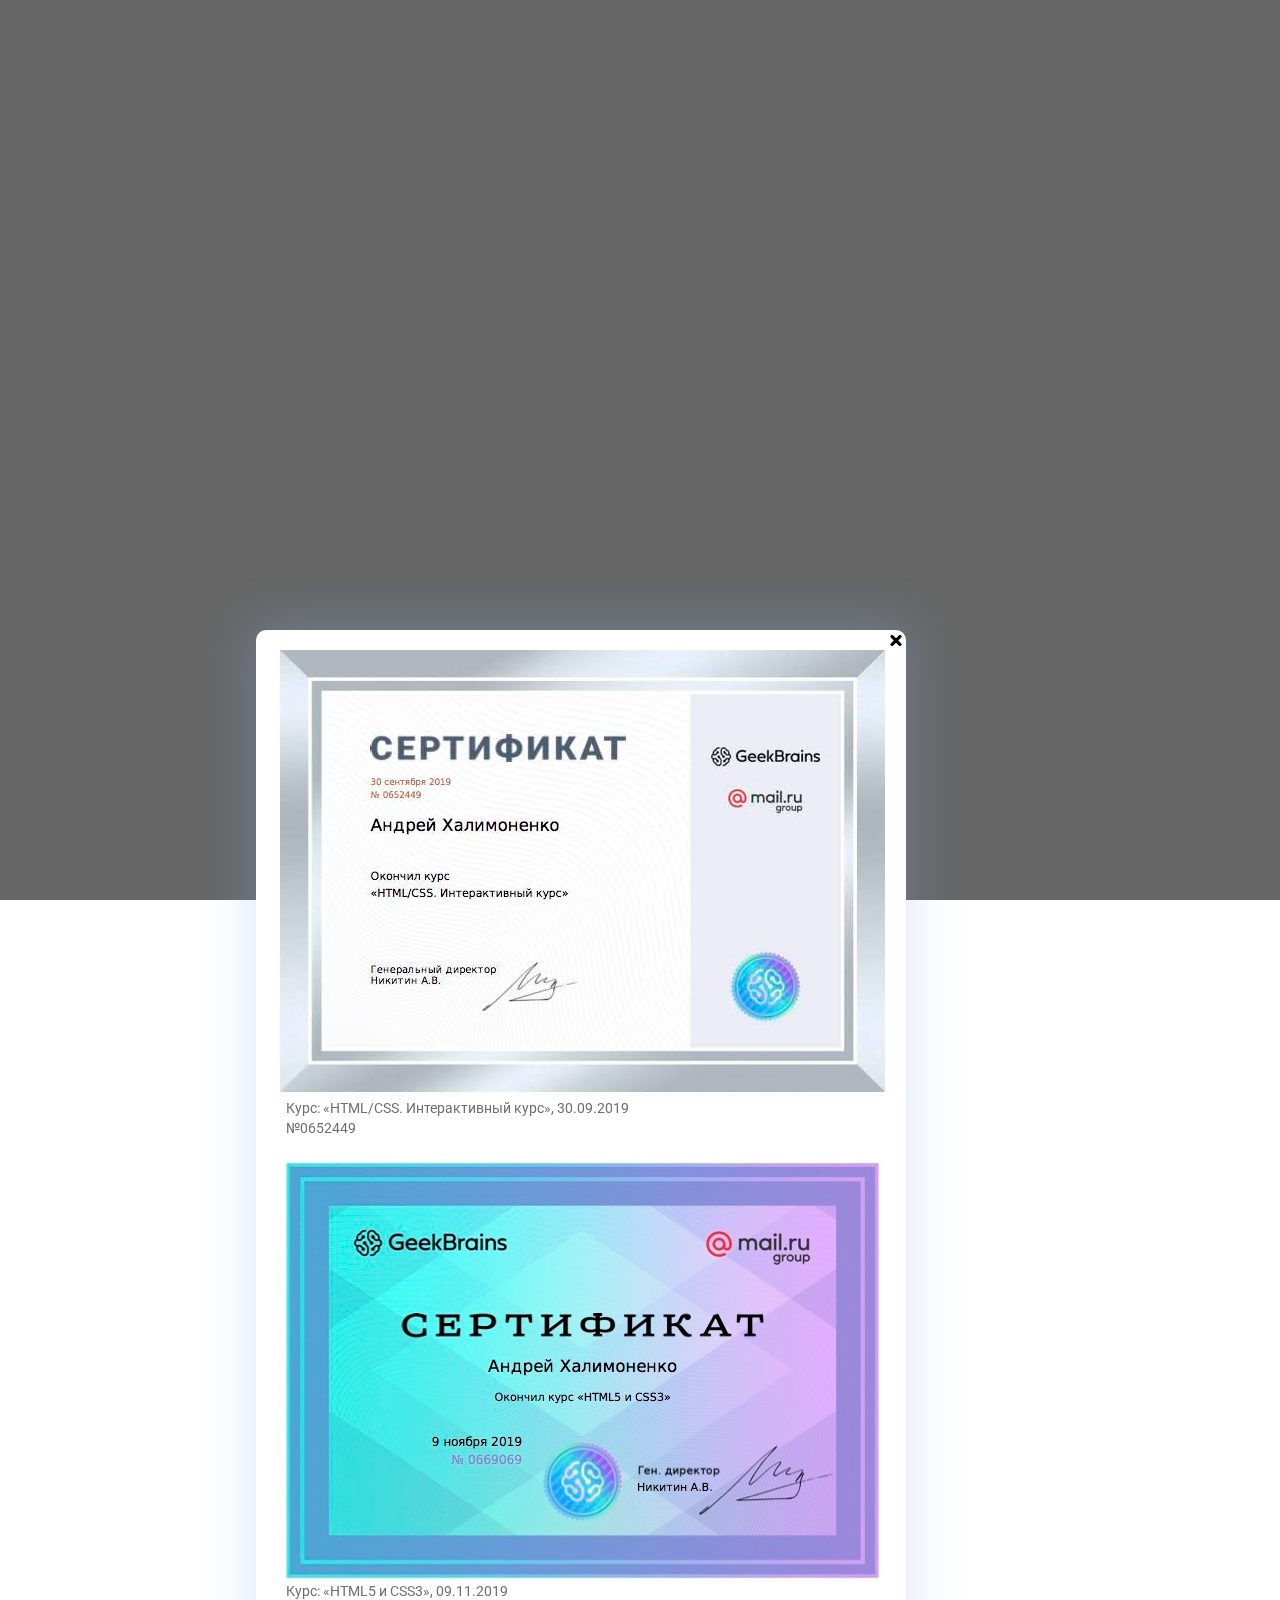
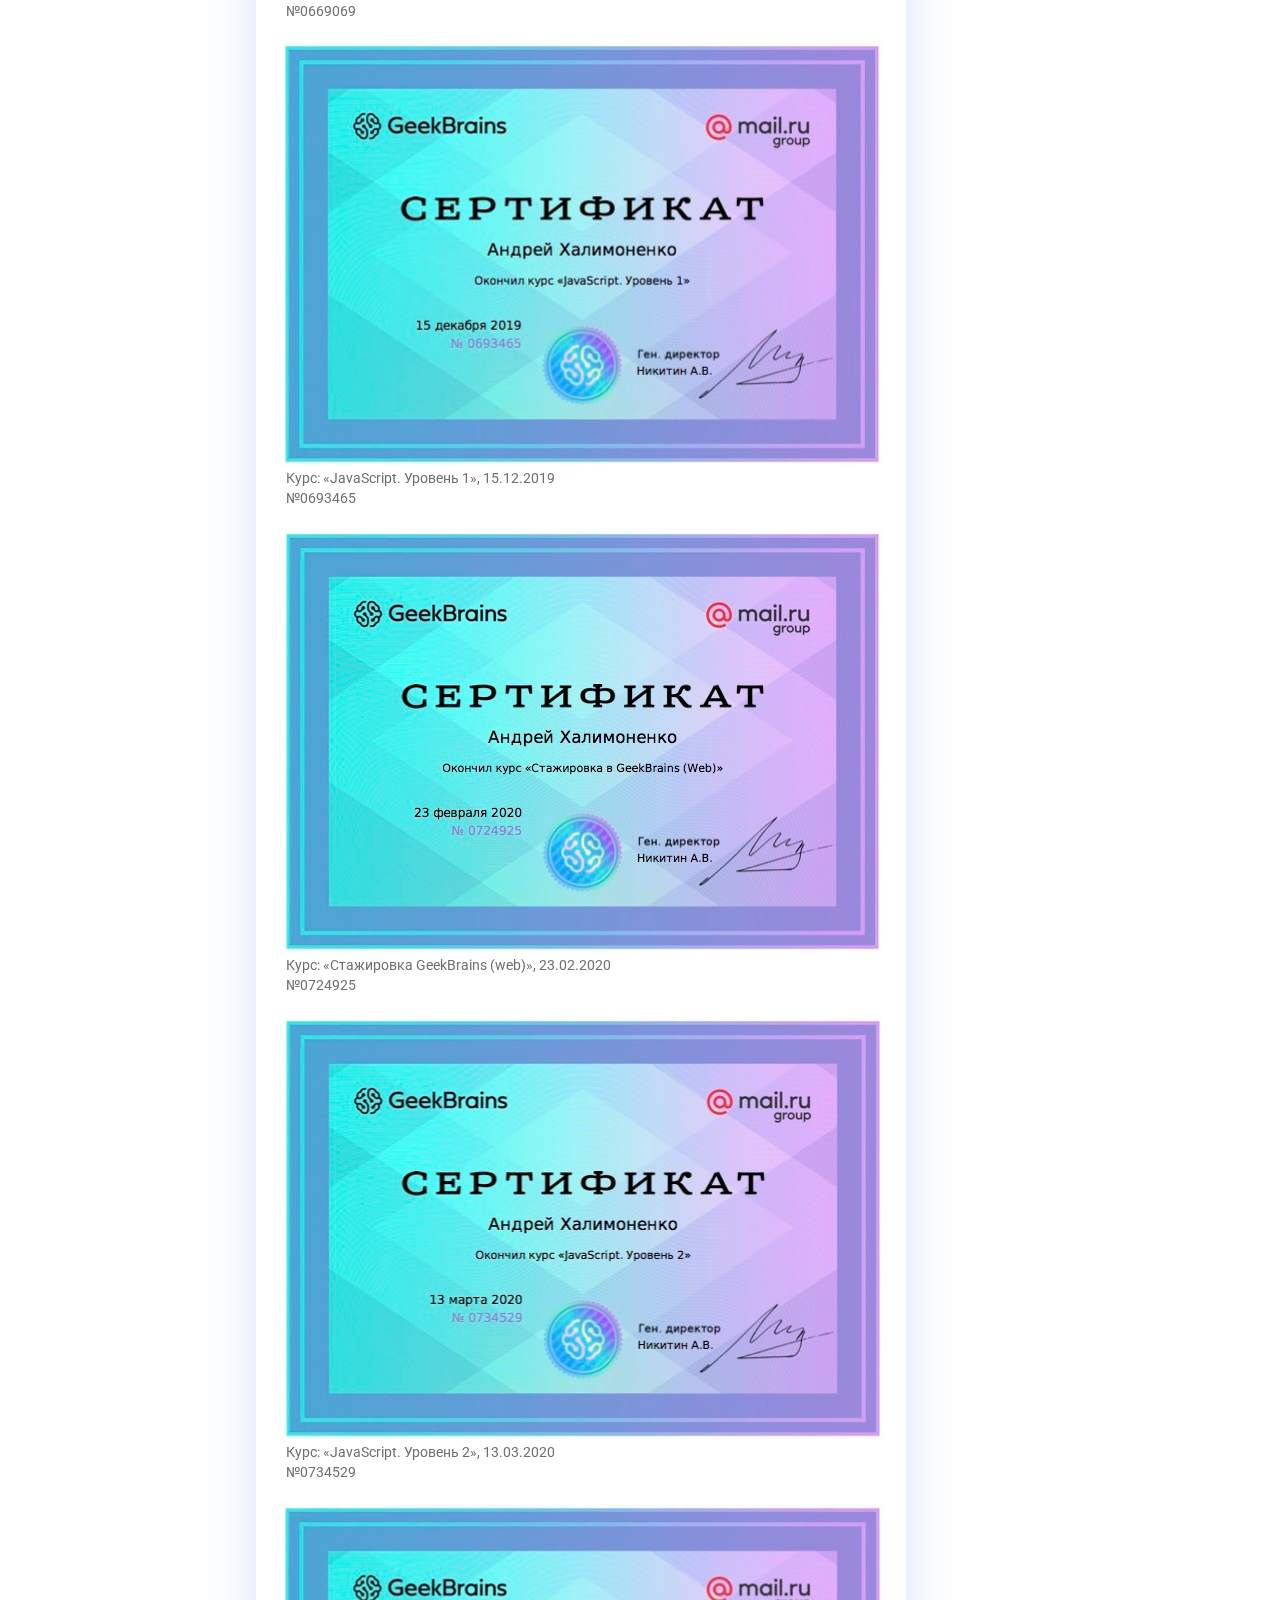
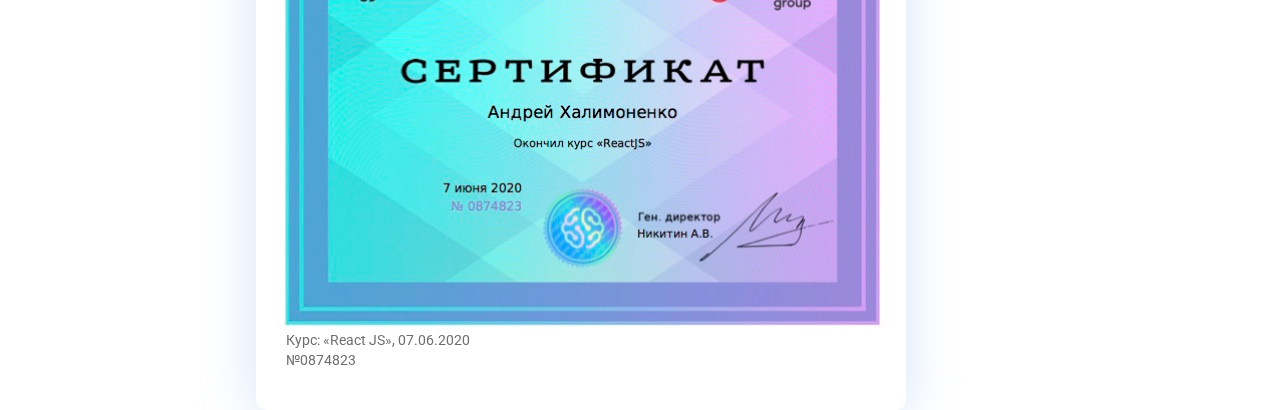
==== _index.html @ 4986b28d "Модальное окно." ====
<!DOCTYPE html>
<html lang="ru">

<head>
    <meta charset="UTF-8">
    <meta name="viewport" content="width=device-width, initial-scale=1.0">
    <link rel="stylesheet" href="css/main.css">
    <link rel="icon" href="./favicon.ico" type="image/x-icon">
    <link rel="shortcut icon" href="./favicon.ico" type="image/x-icon">
    <link href="https://fonts.googleapis.com/css2?family=Istok+Web:wght@700&family=Roboto:wght@300;400;500;700;900&display=swap" rel="stylesheet">
    <title>Test</title>
</head>

<body>
    <div class="overlay" id="overlay"></div>
    <div class="modal-window" id="modal-window">
        <a class="close-modal" data-type="close" name="typeclick"></a>

        <img src="img/cert/2116749_652449.jpg" width="auto" height="auto" alt="Курс: &laquo;HTML/CSS. Интерактивный курс&raquo;">
        <p class="label-text">Курс: &laquo;HTML/CSS. Интерактивный курс&raquo;, 30.09.2019</p>
        <p class="label-text__margin-last">№0652449</p>
        <img src="img/cert/2116749_669069.jpg">
        <p class="label-text">Курс: &laquo;HTML5 и CSS3&raquo;, 09.11.2019</p>
        <p class="label-text__margin-last">№0669069</p>
        <img src="img/cert/2116749_693465.jpg">
        <p class="label-text">Курс: &laquo;JavaScript. Уровень 1&raquo;, 15.12.2019</p>
        <p class="label-text__margin-last">№0693465</p>
        <img src="img/cert/2116749_724925.jpg">
        <p class="label-text">Курс: &laquo;Стажировка GeekBrains (web)&raquo;, 23.02.2020</p>
        <p class="label-text__margin-last">№0724925</p>
        <img src="img/cert/2116749_734529.jpg">
        <p class="label-text">Курс: &laquo;JavaScript. Уровень 2&raquo;, 13.03.2020</p>
        <p class="label-text__margin-last">№0734529</p>
        <img src="img/cert/2116749_874823.jpg">
        <p class="label-text">Курс: &laquo;React JS&raquo;, 07.06.2020</p>
        <p class="label-text">№0874823</p>
    </div>
    <script src="script/main.js" defer></script>
</body>

</html>
---- css/main.css ----
@charset "UTF-8";
* {
  margin: 0 0 0 0;
  padding: 0 0 0 0;
  box-sizing: border-box; }

body {
  margin: 100px auto;
  width: 80%;
  box-sizing: border-box;
  background-color: #fff;
  z-index: 0; }

.overlay {
  position: fixed;
  top: 0;
  left: 0;
  width: 100%;
  height: 100%;
  z-index: 10;
  background-color: rgba(0, 0, 0, 0.6); }

.modal-window {
  padding: 20px;
  position: absolute;
  top: 70vh;
  left: 20%;
  width: 650px;
  background-color: #fff;
  z-index: 11;
  border-radius: 10px;
  box-shadow: 0 0 50px 5px rgba(139, 180, 241, 0.3);
  display: flex;
  flex-direction: column;
  justify-content: flex-start; }

.close-modal {
  position: absolute;
  box-sizing: border-box;
  background: url("../img/close-modal.png") no-repeat;
  background-position: center;
  width: 20px;
  height: 20px;
  top: 0px;
  right: 0px;
  border: 5px solid transparent;
  text-align: center;
  cursor: pointer;
  z-index: 1; }
  .close-modal_lost {
    right: 60px; }

.container {
  width: 100%;
  margin: 0 0 0 0;
  padding: 0 0 0 0;
  box-sizing: border-box; }

.header_style {
  margin: 0 0 0 0;
  padding: 0 0 0 0;
  display: flex;
  flex-direction: row;
  justify-content: flex-start; }
.header__photo {
  position: relative;
  overflow: hidden;
  width: 350px;
  height: 263px; }
.header__desc {
  margin: 0 0 0 100px;
  padding: 0 0 0 0; }
.header__name {
  font-family: "Roboto", sans-serif;
  font-style: normal;
  font-weight: normal;
  font-size: 30px;
  line-height: 35px;
  color: #000;
  position: relative; }
  .header__name::before {
    content: '–';
    color: #0d76d8;
    font-size: 20px;
    font-weight: 500;
    position: absolute;
    top: -15px;
    left: 210px;
    transform: rotate(123deg);
    -moz-transform: rotate(123deg);
    -ms-transform: rotate(123deg);
    -webkit-transform: rotate(123deg);
    -o-transform: rotate(123deg); }
.header__position {
  font-family: "Istok Web", sans-serif;
  font-style: normal;
  font-weight: bold;
  font-size: 43px;
  line-height: 50px;
  color: #000; }
.header__city {
  font-family: "Roboto", sans-serif;
  font-style: normal;
  font-weight: 400;
  font-size: 28px;
  line-height: 35px;
  color: #000; }
.header__text {
  font-family: "Roboto", sans-serif;
  font-style: normal;
  font-weight: normal;
  font-size: 20px;
  color: #000; }
.header__sum {
  font-family: "Roboto", sans-serif;
  font-style: normal;
  font-weight: 500;
  font-size: 30px;
  line-height: 35px;
  color: #000; }

.text-margin__bottom_20 {
  margin: 0 0 20px 0; }

.photo {
  position: absolute;
  top: 50%;
  left: 50%;
  transform: translate(-50%, -50%);
  width: 350px;
  height: 263px;
  object-fit: cover; }

.section-margin_bottom {
  margin: 0 0 70px 0; }

.invisible-block {
  display: none; }

.menu-sticky {
  position: sticky;
  top: 0;
  background-color: rgba(255, 255, 255, 0.99);
  transition: 2s;
  padding-bottom: 20px; }

.article-style {
  margin: -50px 0 20px 0;
  font-family: "Roboto", sans-serif;
  font-style: normal;
  font-weight: 500;
  font-size: 30px;
  line-height: 35px;
  color: #000; }

.border-bottom {
  border-bottom: 1px solid rgba(196, 194, 194, 0.9); }

.menu {
  margin: 0 0 0 0;
  padding: 0 0 0 0;
  display: flex;
  flex-direction: row;
  justify-content: space-between;
  box-shadow: gray; }
  .menu__item {
    font-family: "Roboto", sans-serif;
    font-style: normal;
    font-weight: normal;
    font-size: 20px;
    line-height: 25px;
    color: #6F6E6E;
    cursor: pointer;
    text-decoration: none;
    border-bottom: 2px dashed #0d76d8;
    padding-bottom: 3px; }
    .menu__item:hover {
      border: none;
      color: #000; }
    .menu__item_sel {
      font-family: "Istok Web", sans-serif;
      color: #000;
      cursor: default;
      border: none; }

.resume-text {
  margin: 0 0 0 0;
  padding: 0 0 0 0;
  display: flex;
  flex-direction: column; }

.block {
  margin: 0 0 0 0;
  padding: 0 0 0 0;
  display: flex;
  flex-direction: row;
  justify-content: flex-start; }
  .block_data {
    width: 200px;
    margin: 0 20px 0 0;
    padding: 0 0 0 0;
    text-align: right;
    font-family: "Roboto", sans-serif;
    font-style: normal;
    font-weight: 500;
    font-size: 20px;
    line-height: 25px;
    color: #000; }
  .block_text {
    width: 60%;
    text-align: left;
    font-family: "Roboto", sans-serif;
    font-style: normal;
    font-weight: 400;
    font-size: 20px;
    line-height: 25px;
    color: #000; }
    .block_text__item:first-child {
      margin: 0 0 0 -10px; }
  .block_margin {
    margin: 0 0 60px 0; }

.text-link {
  color: #0d76d8;
  text-decoration: underline;
  cursor: pointer; }
  .text-link:hover {
    color: #000;
    text-decoration: none; }

.label-text {
  margin: 0 0 0 10px;
  font-family: "Roboto", sans-serif;
  color: #6F6E6E;
  font-size: 14px;
  line-height: 20px;
  font-weight: 400; }
  .label-text:last-child {
    margin-bottom: 20px; }

.label-text__margin-last {
  margin: 0 0 20px 10px;
  font-family: "Roboto", sans-serif;
  color: #6F6E6E;
  font-size: 14px;
  line-height: 20px;
  font-weight: 400; }
  .label-text__margin-last:last-child {
    margin-bottom: 20px; }
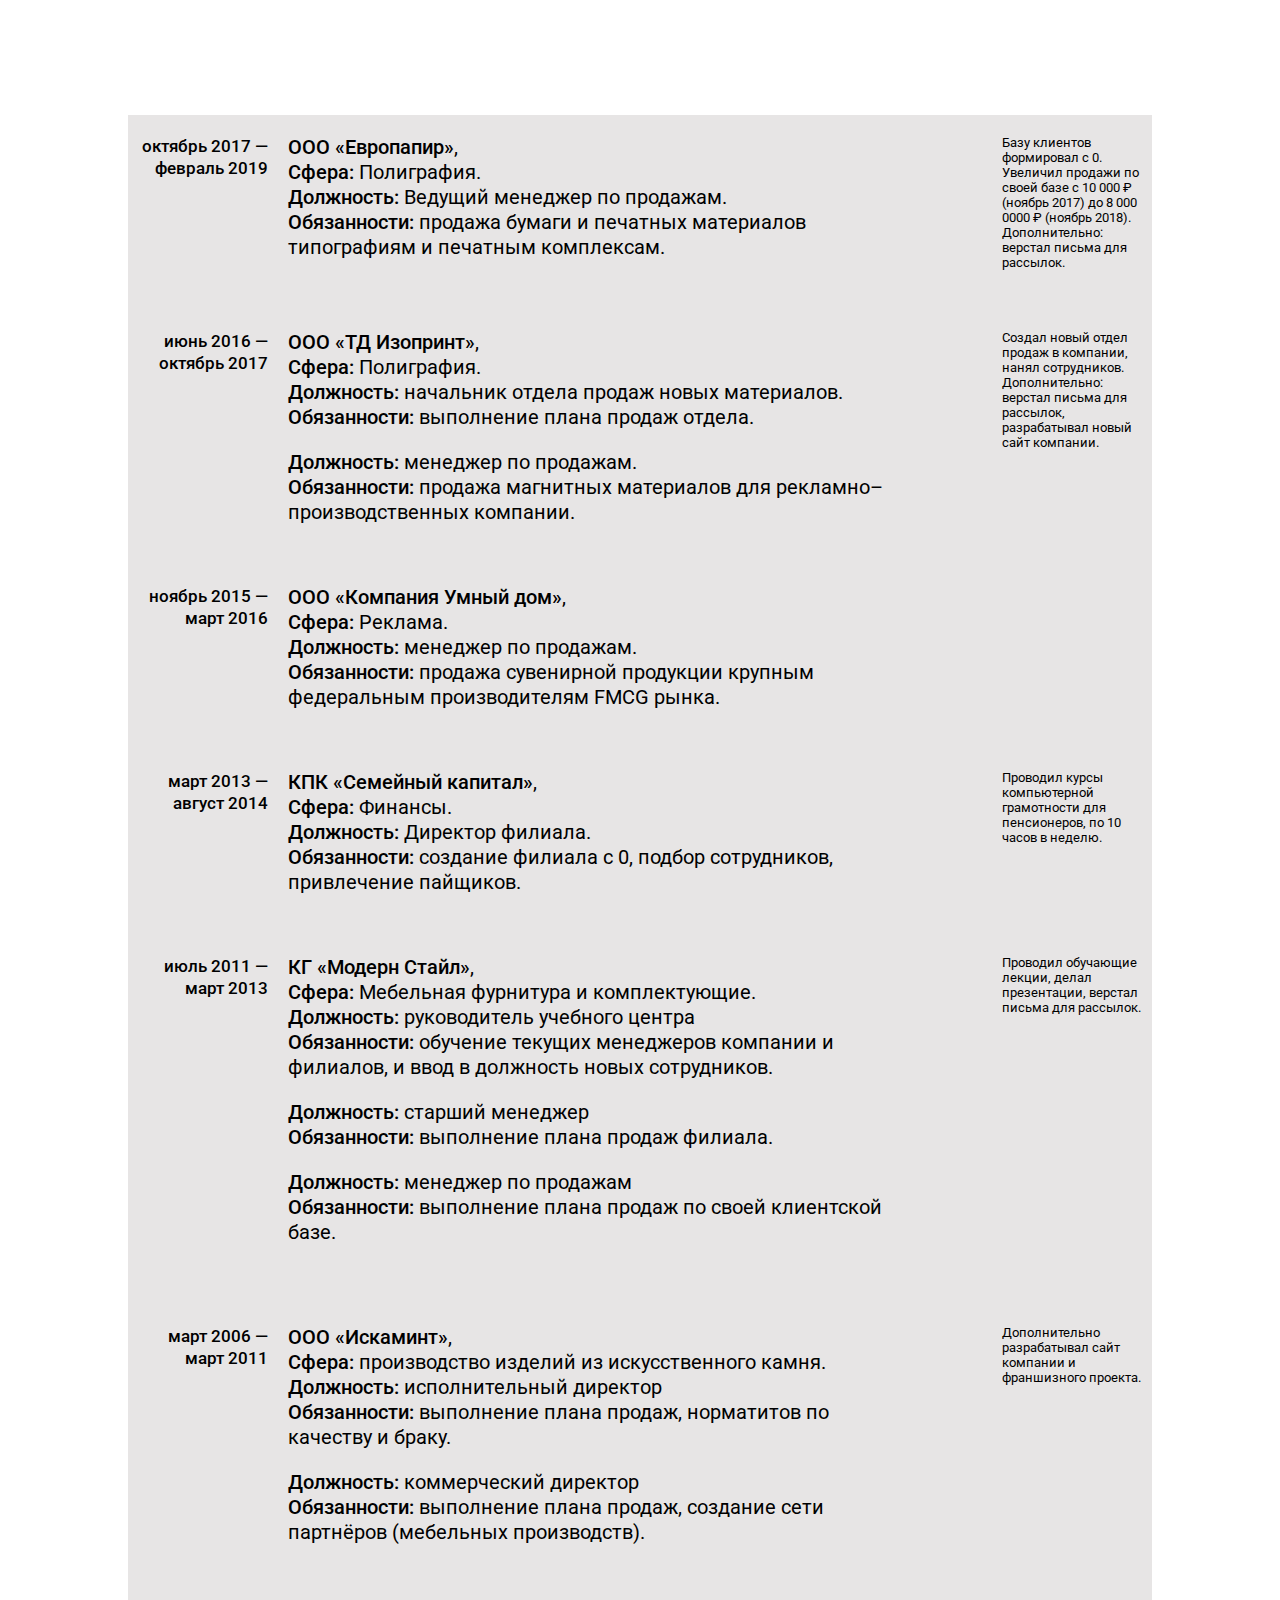
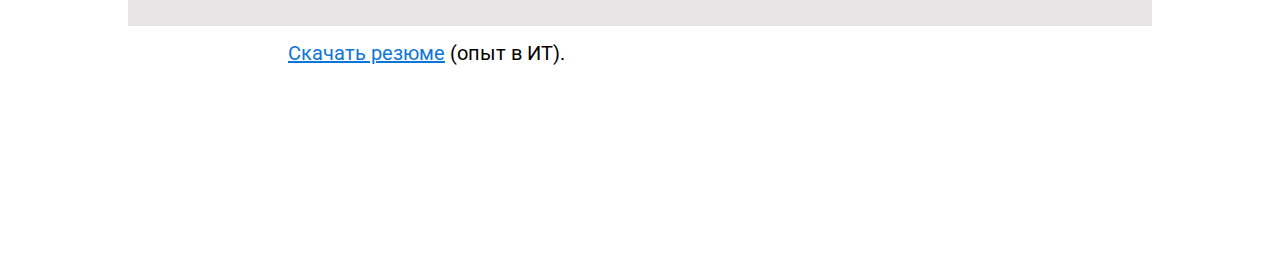
==== commit 42f6c79d: "Добавил опыт в ИТ и общий опыт" ====
--- a/_index.html
+++ b/_index.html
@@ -12,7 +12,102 @@
 </head>
 
 <body>
-    <div class="overlay" id="overlay"></div>
+    <div class="overlay invisible-block" id="overlay"></div>
+    <div class="modal-window invisible-block" id="modal-window"></div>
+    <div class="container" id="container">
+        <div class="resume-text" id="main-area">
+            <div class="neit">
+                <section class="block block_margin">
+                    <div class="block_data">
+                        октябрь 2017 &#151; февраль 2019
+                    </div>
+                    <div class="block_text">
+                        <p class="block_text__item"><span class="text_bold">ООО &laquo;Европапир&raquo;</span>,</p>
+                        <p class="block_text__item"><span class="text_bold">Сфера:</span> Полиграфия.</p>
+                        <p class="block_text__item"><span class="text_bold">Должность:</span> Ведущий менеджер по продажам.</p>
+                        <p class="block_text__item"><span class="text_bold">Обязанности:</span> продажа бумаги и печатных материалов типографиям и печатным комплексам. </p>
+                    </div>
+                    <div class="footnote">Базу клиентов формировал с 0. Увеличил продажи по своей базе с 10 000 ₽ (ноябрь 2017) до 8 000 0000 ₽ (ноябрь 2018). Дополнительно: верстал письма для рассылок.</div>
+                </section>
+                <section class="block block_margin">
+                    <div class="block_data">
+                        июнь 2016 &#151; октябрь 2017
+                    </div>
+                    <div class="block_text">
+                        <p class="block_text__item"><span class="text_bold">ООО &laquo;ТД Изопринт&raquo;</span>,</p>
+                        <p class="block_text__item"><span class="text_bold">Сфера:</span> Полиграфия.</p>
+                        <p class="block_text__item"><span class="text_bold">Должность:</span> начальник отдела продаж новых материалов.</p>
+                        <p class="block_text__item text-margin__bottom_20"><span class="text_bold">Обязанности:</span> выполнение плана продаж отдела. </p>
+                        <p class="block_text__item"><span class="text_bold">Должность:</span> менеджер по продажам.</p>
+                        <p class="block_text__item"><span class="text_bold">Обязанности:</span> продажа магнитных материалов для рекламно–производственных компании. </p>
+                    </div>
+                    <div class="footnote">Создал новый отдел продаж в компании, нанял сотрудников. Дополнительно: верстал письма для рассылок, разрабатывал новый сайт компании.</div>
+                </section>
+
+                <section class="block block_margin">
+                    <div class="block_data">
+                        ноябрь 2015 &#151; март 2016
+                    </div>
+                    <div class="block_text">
+                        <p class="block_text__item"><span class="text_bold">ООО &laquo;Компания Умный дом&raquo;</span>,</p>
+                        <p class="block_text__item"><span class="text_bold">Сфера:</span> Реклама.</p>
+                        <p class="block_text__item"><span class="text_bold">Должность:</span> менеджер по продажам.</p>
+                        <p class="block_text__item"><span class="text_bold">Обязанности:</span> продажа сувенирной продукции крупным федеральным производителям FMCG рынка. </p>
+                    </div>
+                </section>
+                <section class="block block_margin">
+                    <div class="block_data">
+                        март 2013 &#151; август 2014
+                    </div>
+                    <div class="block_text">
+                        <p class="block_text__item"><span class="text_bold">КПК &laquo;Семейный капитал&raquo;</span>,</p>
+                        <p class="block_text__item"><span class="text_bold">Сфера:</span> Финансы.</p>
+                        <p class="block_text__item"><span class="text_bold">Должность:</span> Директор филиала.</p>
+                        <p class="block_text__item"><span class="text_bold">Обязанности:</span> создание филиала с 0, подбор сотрудников, привлечение пайщиков. </p>
+                    </div>
+                    <div class="footnote">Проводил курсы компьютерной грамотности для пенсионеров, по 10 часов в неделю.</div>
+                </section>
+                <section class="block block_margin">
+                    <div class="block_data">
+                        июль 2011 &#151; март 2013
+                    </div>
+                    <div class="block_text">
+                        <p class="block_text__item"><span class="text_bold">КГ &laquo;Модерн Стайл&raquo;</span>,</p>
+                        <p class="block_text__item"><span class="text_bold">Сфера:</span> Мебельная фурнитура и комплектующие.</p>
+                        <p class="block_text__item"><span class="text_bold">Должность:</span> руководитель учебного центра</p>
+                        <p class="block_text__item text-margin__bottom_20"><span class="text_bold">Обязанности:</span> обучение текущих менеджеров компании и филиалов, и ввод в должность новых сотрудников. </p>
+                        <p class="block_text__item"><span class="text_bold">Должность:</span> старший менеджер</p>
+                        <p class="block_text__item text-margin__bottom_20"><span class="text_bold">Обязанности:</span> выполнение плана продаж филиала. </p>
+                        <p class="block_text__item"><span class="text_bold">Должность:</span> менеджер по продажам</p>
+                        <p class="block_text__item text-margin__bottom_20"><span class="text_bold">Обязанности:</span> выполнение плана продаж по своей клиентской базе. </p>
+                    </div>
+                    <div class="footnote">Проводил обучающие лекции, делал презентации, верстал письма для рассылок.</div>
+                </section>
+                <section class="block block_margin">
+                    <div class="block_data">
+                        март 2006 &#151; март 2011
+                    </div>
+                    <div class="block_text">
+                        <p class="block_text__item"><span class="text_bold">ООО &laquo;Искаминт&raquo;</span>,</p>
+                        <p class="block_text__item"><span class="text_bold">Сфера:</span> производство изделий из искусственного камня.</p>
+                        <p class="block_text__item"><span class="text_bold">Должность:</span> исполнительный директор</p>
+                        <p class="block_text__item text-margin__bottom_20"><span class="text_bold">Обязанности:</span> выполнение плана продаж, норматитов по качеству и браку. </p>
+                        <p class="block_text__item"><span class="text_bold">Должность:</span> коммерческий директор</p>
+                        <p class="block_text__item text-margin__bottom_20"><span class="text_bold">Обязанности:</span> выполнение плана продаж, создание сети партнёров (мебельных производств). </p>
+                    </div>
+                    <div class="footnote">Дополнительно разрабатывал сайт компании и франшизного проекта.</div>
+                </section>
+            </div>
+            <section class="block block_margin">
+                <div class="block_data">
+                </div>
+                <div class="block_text" id="resume">
+                    <p class="block_text__item"><a class="text-link" id="resime-it">Скачать резюме</a> (опыт в ИТ).</p>
+                </div>
+            </section>
+        </div>
+    </div>
+    <!-- <div class="overlay" id="overlay"></div>
     <div class="modal-window" id="modal-window">
         <a class="close-modal" data-type="close" name="typeclick"></a>
 
@@ -34,7 +129,7 @@
         <img src="img/cert/2116749_874823.jpg">
         <p class="label-text">Курс: &laquo;React JS&raquo;, 07.06.2020</p>
         <p class="label-text">№0874823</p>
-    </div>
+    </div> -->
     <script src="script/main.js" defer></script>
 </body>
 
--- a/css/main.css
+++ b/css/main.css
@@ -5,9 +5,10 @@
   box-sizing: border-box; }
 
 body {
-  margin: 100px auto;
-  width: 80%;
-  box-sizing: border-box;
+  padding: 100px 0 130px 0;
+  display: flex;
+  flex-direction: column;
+  align-items: center;
   background-color: #fff;
   z-index: 0; }
 
@@ -51,17 +52,42 @@
     right: 60px; }
 
 .container {
+  margin: 0 auto;
+  width: 80%;
+  margin: 0 0 0 0;
+  padding: 0 0 0 0;
+  box-sizing: border-box; }
+
+.container_grey {
   width: 100%;
-  margin: 0 0 0 0;
-  padding: 0 0 0 0;
-  box-sizing: border-box; }
+  background-color: #949191;
+  padding: 50px 0 80px 0;
+  box-sizing: border-box;
+  display: flex;
+  flex-direction: column;
+  align-items: center; }
+
+.neit {
+  margin: 15px 0 15px 0;
+  padding: 20px 0 1px 0;
+  background-color: #e7e5e5; }
 
 .header_style {
   margin: 0 0 0 0;
   padding: 0 0 0 0;
   display: flex;
   flex-direction: row;
-  justify-content: flex-start; }
+  justify-content: flex-start;
+  position: relative; }
+  .header_style::before {
+    content: 'Изменено 27.07.2020';
+    position: absolute;
+    top: -50px;
+    left: 0;
+    font-family: "Roboto", sans-serif;
+    color: #949191;
+    font-size: 12px;
+    font-weight: 300; }
 .header__photo {
   position: relative;
   overflow: hidden;
@@ -196,15 +222,15 @@
   flex-direction: row;
   justify-content: flex-start; }
   .block_data {
-    width: 200px;
+    width: 140px;
     margin: 0 20px 0 0;
     padding: 0 0 0 0;
     text-align: right;
     font-family: "Roboto", sans-serif;
     font-style: normal;
     font-weight: 500;
-    font-size: 20px;
-    line-height: 25px;
+    font-size: 17px;
+    line-height: 22px;
     color: #000; }
   .block_text {
     width: 60%;
@@ -215,10 +241,23 @@
     font-size: 20px;
     line-height: 25px;
     color: #000; }
-    .block_text__item:first-child {
-      margin: 0 0 0 -10px; }
   .block_margin {
     margin: 0 0 60px 0; }
+
+.text-additional {
+  color: #949191; }
+  .text-additional_desc {
+    margin: 0 0 0 0;
+    font-weight: 500; }
+
+.footnote {
+  margin: 0 0 0 100px;
+  width: 150px;
+  font-family: "Roboto", sans-serif;
+  color: #000;
+  font-size: 13px;
+  line-height: 15px;
+  font-weight: 400; }
 
 .text-link {
   color: #0d76d8;
@@ -247,3 +286,6 @@
   font-weight: 400; }
   .label-text__margin-last:last-child {
     margin-bottom: 20px; }
+
+.text_bold {
+  font-weight: 500; }
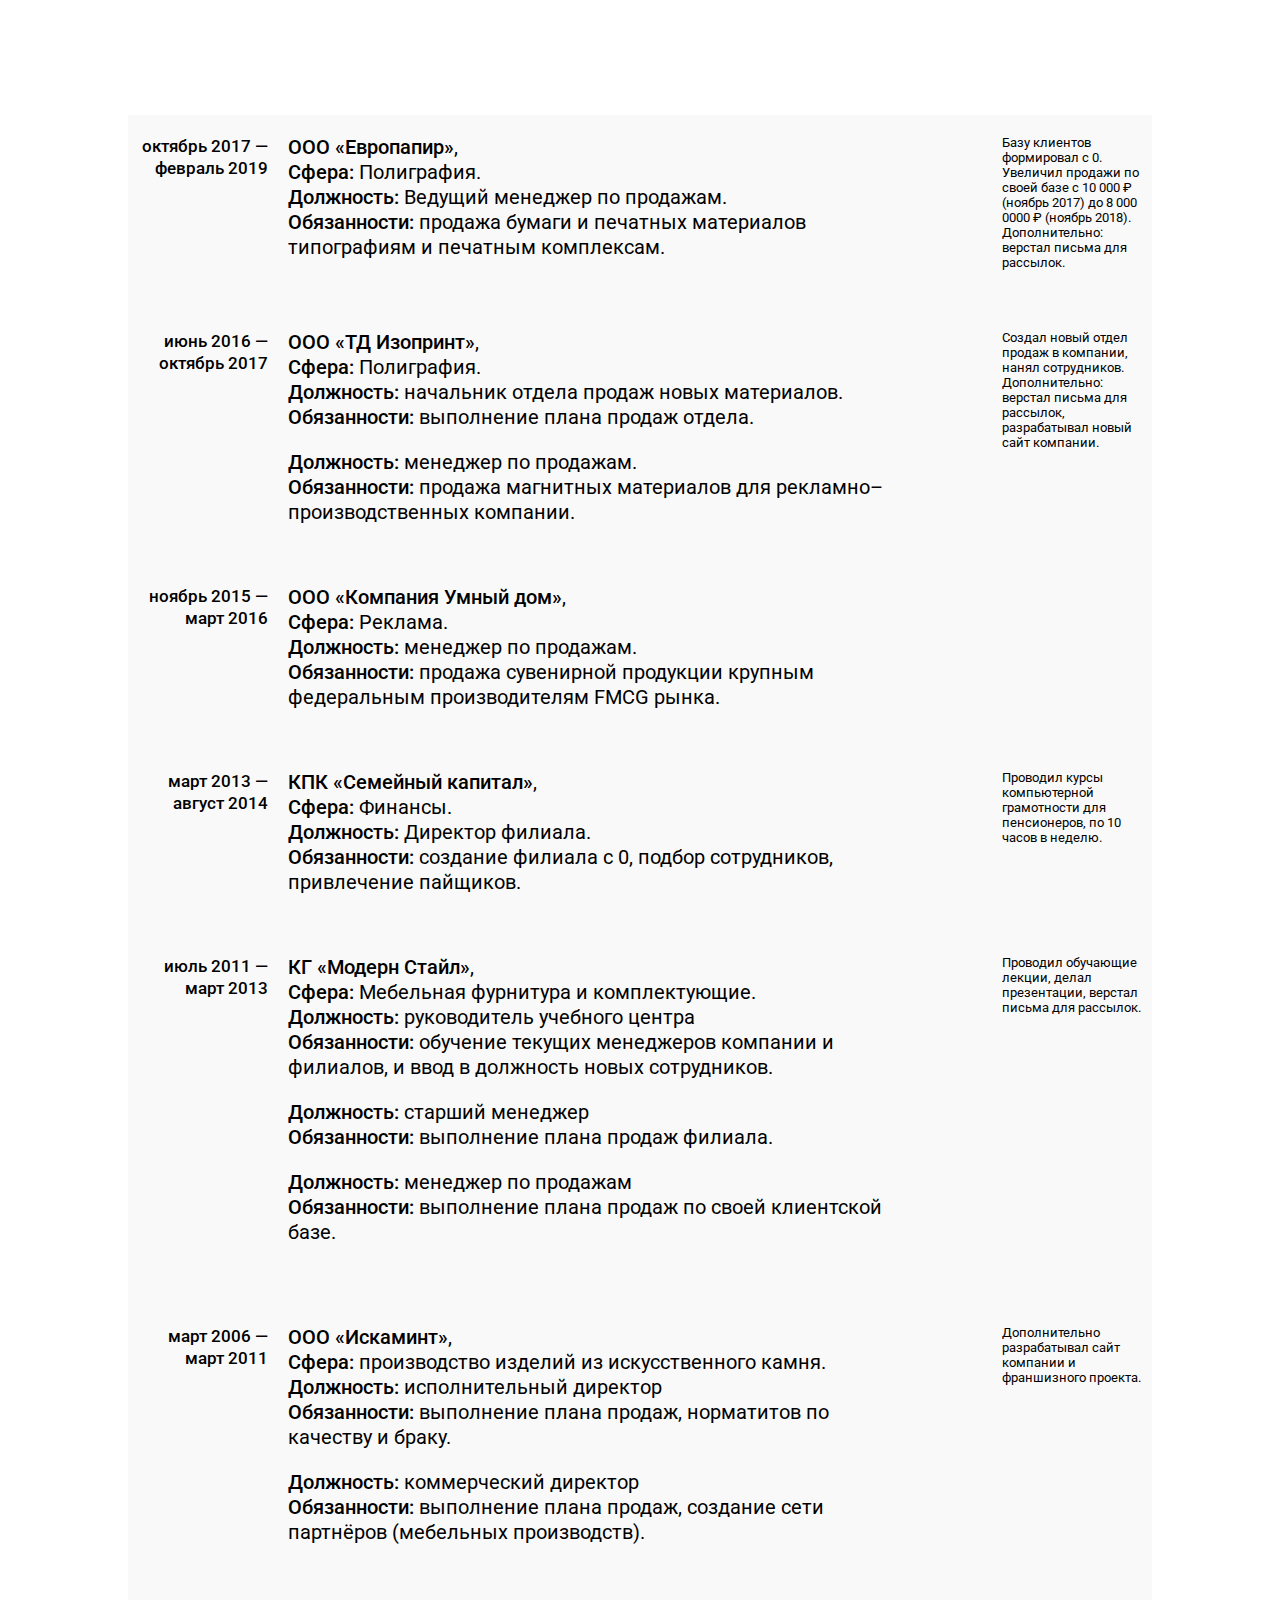
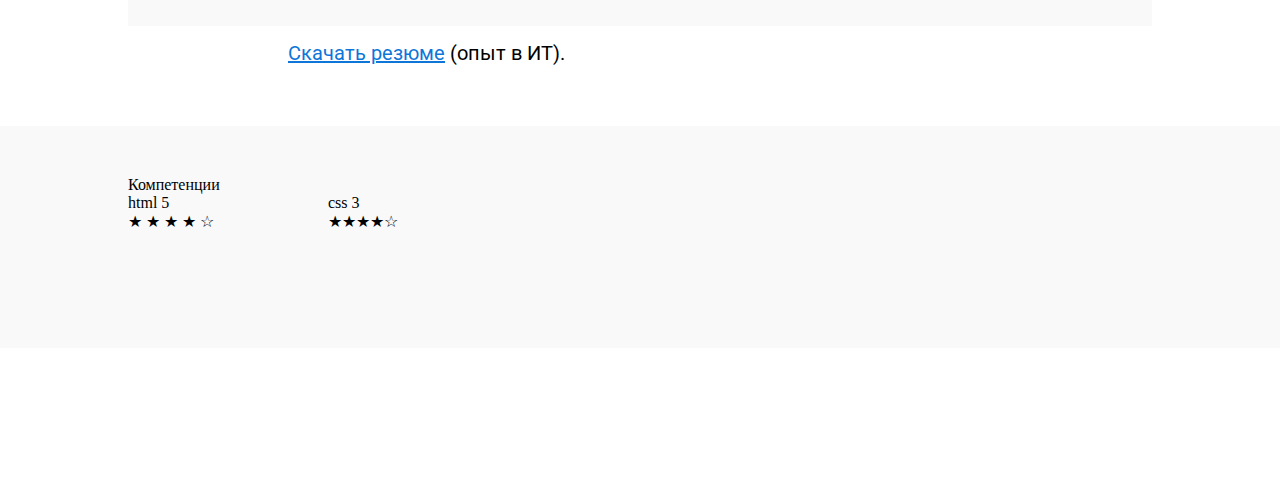
==== commit 7b19b724: "Добавил автомотический вывод компитенцай" ====
--- a/_index.html
+++ b/_index.html
@@ -130,6 +130,25 @@
         <p class="label-text">Курс: &laquo;React JS&raquo;, 07.06.2020</p>
         <p class="label-text">№0874823</p>
     </div> -->
+    <div class="container_grey">
+        <div class="container">
+            <div class="competence">
+                <div class="comp-title">
+                    Компетенции
+                </div>
+                <div class="comp-items">
+                    <div class="comp-item">
+                        <p class="comp-name">html 5</p>
+                        <p class="comp-stars">&#9733;&nbsp;&#9733;&nbsp;&#9733;&nbsp;&#9733;&nbsp;&#9734;</p>
+                    </div>
+                    <div class="comp-item">
+                        <p class="comp-name">css 3</p>
+                        <p class="comp-stars">&#9733;&#9733;&#9733;&#9733;<span class="stars">&#9734;</span></p>
+                    </div>
+                </div>
+            </div>
+        </div>
+    </div>
     <script src="script/main.js" defer></script>
 </body>
 
--- a/css/main.css
+++ b/css/main.css
@@ -60,7 +60,7 @@
 
 .container_grey {
   width: 100%;
-  background-color: #949191;
+  background-color: #FAF9F9;
   padding: 50px 0 80px 0;
   box-sizing: border-box;
   display: flex;
@@ -70,7 +70,7 @@
 .neit {
   margin: 15px 0 15px 0;
   padding: 20px 0 1px 0;
-  background-color: #e7e5e5; }
+  background-color: #FAF9F9; }
 
 .header_style {
   margin: 0 0 0 0;
@@ -289,3 +289,8 @@
 
 .text_bold {
   font-weight: 500; }
+
+.comp-items {
+  display: grid;
+  grid-template-columns: repeat(3, minmax(100px, 200px));
+  grid-template-rows: 1fr 1fr; }
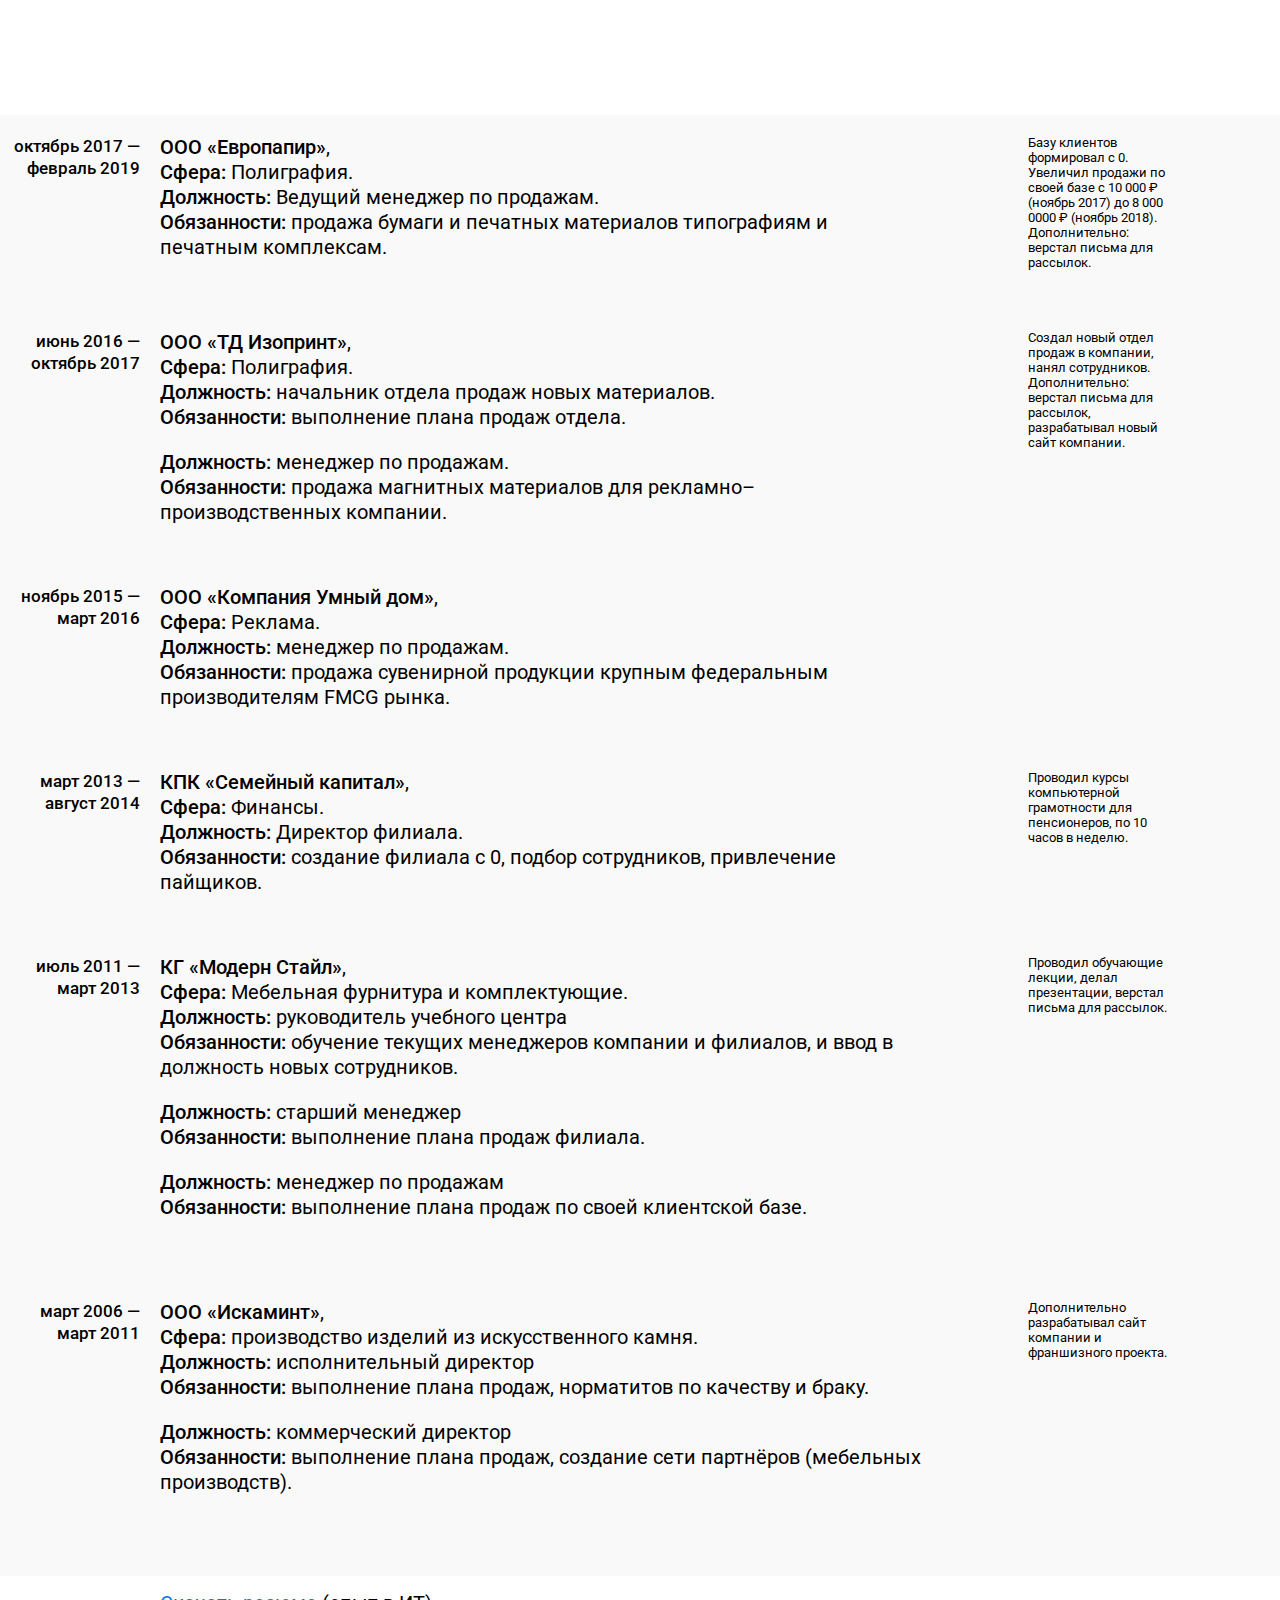
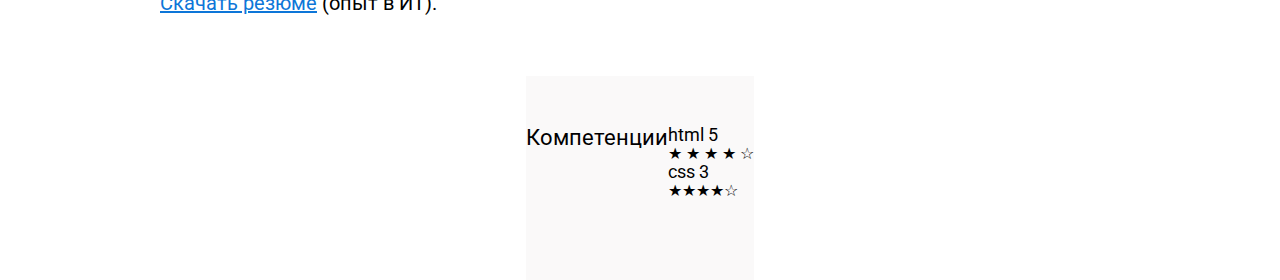
==== commit 42243d54: "Переписал меню и работу со стилями учитывая Vue" ====
--- a/_index.html
+++ b/_index.html
@@ -150,6 +150,19 @@
         </div>
     </div>
     <script src="script/main.js" defer></script>
+
+    <!-- 
+        <div class="block_text" id="resume">
+                        <p class="block_text__item"><a class="text-link" id="resime-it">Скачать резюме</a> (опыт в ИТ).</p>
+                    </div>
+    -->
+
+    <!--
+    resumDown.innerHTML = '';
+                    resStr = `<p class="block_text__item"><a class="text-link" id="resime-it">Скачать резюме</a> (опыт в ИТ).</p>`;
+                    resumDown.insertAdjacentHTML('beforeend', resStr);
+-->
+
 </body>
 
 </html>--- a/css/main.css
+++ b/css/main.css
@@ -5,12 +5,19 @@
   box-sizing: border-box; }
 
 body {
-  padding: 100px 0 130px 0;
+  padding: 100px 0 0 0;
   display: flex;
   flex-direction: column;
   align-items: center;
   background-color: #fff;
   z-index: 0; }
+
+.main-content {
+  width: 100%;
+  margin: a auto;
+  display: flex;
+  flex-direction: column;
+  align-items: center; }
 
 .overlay {
   position: fixed;
@@ -21,29 +28,35 @@
   z-index: 10;
   background-color: rgba(0, 0, 0, 0.6); }
 
+.fixed {
+  position: fixed; }
+
 .modal-window {
-  padding: 20px;
-  position: absolute;
-  top: 70vh;
-  left: 20%;
+  position: relative;
+  top: 100px;
+  padding: 30px;
+  position: fixed;
+  margin: 0 auto;
   width: 650px;
+  height: 600px;
+  overflow: auto;
   background-color: #fff;
   z-index: 11;
-  border-radius: 10px;
+  border-radius: 20px;
   box-shadow: 0 0 50px 5px rgba(139, 180, 241, 0.3);
   display: flex;
   flex-direction: column;
   justify-content: flex-start; }
 
 .close-modal {
-  position: absolute;
+  position: fixed;
   box-sizing: border-box;
-  background: url("../img/close-modal.png") no-repeat;
+  font-size: 50px;
+  font-weight: 500;
+  color: #fff;
   background-position: center;
-  width: 20px;
-  height: 20px;
-  top: 0px;
-  right: 0px;
+  top: 30px;
+  right: 100px;
   border: 5px solid transparent;
   text-align: center;
   cursor: pointer;
@@ -51,15 +64,18 @@
   .close-modal_lost {
     right: 60px; }
 
-.container {
+.container_center {
   margin: 0 auto;
   width: 80%;
-  margin: 0 0 0 0;
-  padding: 0 0 0 0;
-  box-sizing: border-box; }
+  padding-bottom: 20px; }
+
+.container_full {
+  width: 100%;
+  display: flex;
+  flex-direction: column;
+  align-items: center; }
 
 .container_grey {
-  width: 100%;
   background-color: #FAF9F9;
   padding: 50px 0 80px 0;
   box-sizing: border-box;
@@ -80,7 +96,7 @@
   justify-content: flex-start;
   position: relative; }
   .header_style::before {
-    content: 'Изменено 27.07.2020';
+    content: 'Изменено 31.08.2020';
     position: absolute;
     top: -50px;
     left: 0;
@@ -164,20 +180,25 @@
   display: none; }
 
 .menu-sticky {
+  height: 110px;
   position: sticky;
-  top: 0;
+  top: 0px;
   background-color: rgba(255, 255, 255, 0.99);
   transition: 2s;
-  padding-bottom: 20px; }
+  display: flex;
+  flex-direction: column;
+  justify-content: flex-end;
+  z-index: 1; }
 
 .article-style {
-  margin: -50px 0 20px 0;
+  margin: 0 0 20px 0;
   font-family: "Roboto", sans-serif;
   font-style: normal;
   font-weight: 500;
   font-size: 30px;
   line-height: 35px;
-  color: #000; }
+  color: #000;
+  background-color: rgba(255, 255, 255, 0.99); }
 
 .border-bottom {
   border-bottom: 1px solid rgba(196, 194, 194, 0.9); }
@@ -188,7 +209,8 @@
   display: flex;
   flex-direction: row;
   justify-content: space-between;
-  box-shadow: gray; }
+  box-shadow: gray;
+  background-color: rgba(255, 255, 255, 0.99); }
   .menu__item {
     font-family: "Roboto", sans-serif;
     font-style: normal;
@@ -209,7 +231,13 @@
       cursor: default;
       border: none; }
 
-.resume-text {
+.main-area-text {
+  margin: 0 0 0 0;
+  padding: 0 0 0 0;
+  display: flex;
+  flex-direction: column; }
+
+.resume__div {
   margin: 0 0 0 0;
   padding: 0 0 0 0;
   display: flex;
@@ -290,7 +318,230 @@
 .text_bold {
   font-weight: 500; }
 
-.comp-items {
+.competence {
+  display: flex;
+  flex-direction: row;
+  width: 100%;
+  margin: 0 0 0 0;
+  padding: 0 0 0 0; }
+
+.comp-hard {
   display: grid;
-  grid-template-columns: repeat(3, minmax(100px, 200px));
-  grid-template-rows: 1fr 1fr; }
+  grid-template-columns: repeat(3, 150px);
+  grid-template-rows: 50px 50px 50px 50px;
+  grid-auto-flow: column;
+  grid-gap: 10px; }
+
+.comp-soft {
+  display: grid;
+  grid-template-columns: repeat(3, 240px);
+  grid-template-rows: 50px 50px 50px 50px;
+  grid-auto-flow: column;
+  grid-column-gap: 20px;
+  grid-row-gap: 10px; }
+
+.comp-title {
+  font-family: "Roboto", sans-serif;
+  color: #000;
+  font-size: 22px;
+  line-height: 24px;
+  margin: 0 0 20px 0;
+  padding: 0 0 0 0; }
+
+.skills-title {
+  font-family: "Roboto", sans-serif;
+  color: #000;
+  font-size: 20px;
+  line-height: 24px;
+  margin: 0 0 20px 0;
+  padding: 0 0 0 0; }
+
+.comp-name {
+  font-family: "Roboto", sans-serif;
+  color: #000;
+  font-size: 18px;
+  line-height: 18px; }
+
+.soft-copm {
+  margin: 0 0 0 70px;
+  padding: 0 0 0 0; }
+
+.portfolio-all {
+  width: 100%;
+  display: flex;
+  flex-direction: column;
+  align-items: center;
+  background-color: #fff;
+  z-index: 0; }
+
+.portfolio__desc {
+  width: 100%;
+  margin: 0 0 0 0;
+  padding: 100px 0;
+  display: flex;
+  flex-direction: row;
+  justify-content: space-between; }
+
+.portfolio_text {
+  width: 40%;
+  font-family: "Roboto", sans-serif;
+  font-size: 20px;
+  font-weight: 400;
+  line-height: 24px;
+  color: #000; }
+
+.portfolio_info {
+  width: 45%;
+  margin: 0 0 0 0;
+  padding: 0 0 0 0;
+  font-family: "Roboto", sans-serif;
+  font-size: 17px;
+  font-weight: 400;
+  line-height: 20px; }
+
+.container_corrector {
+  width: 100%;
+  height: 350px;
+  background-color: #ebbd2f;
+  padding: 50px 0 80px 0;
+  box-sizing: border-box;
+  display: flex;
+  flex-direction: column;
+  justify-content: center;
+  align-items: center; }
+
+.h1–corrector {
+  margin: 0 0 0 0;
+  padding: 0 0 0 0;
+  font-size: 50px;
+  font-family: 'Roboto Condensed', sans-serif;
+  display: flex;
+  justify-content: center;
+  position: relative;
+  z-index: 0;
+  font-weight: 400; }
+
+.flip {
+  margin: 0 0 0 0;
+  padding: 0 0 0 0;
+  color: #fff;
+  position: relative;
+  z-index: 1;
+  text-transform: lowercase; }
+
+.up-item {
+  margin: 0 0 0 0;
+  padding: 0 0 0 0;
+  color: #fff; }
+
+.info_link {
+  margin: 0 0 10px 0;
+  padding: 0 0 0 0;
+  color: #000;
+  cursor: pointer; }
+  .info_link:hover {
+    text-decoration: none;
+    color: #0d76d8; }
+  .info_link:visited {
+    color: #000; }
+  .info_link:active {
+    color: #0d76d8; }
+
+.portfolio_bottom {
+  margin: 0 0 120px 0; }
+
+.container_bullsandcows {
+  width: 100%;
+  height: 350px;
+  background-color: #8bb4f1;
+  padding: 50px 0 80px 0;
+  box-sizing: border-box;
+  display: flex;
+  flex-direction: column;
+  justify-content: center;
+  align-items: center; }
+
+.header-style {
+  width: 100%;
+  margin: 0 0 0 0;
+  padding: 0 0 0 0;
+  display: flex;
+  justify-content: space-between;
+  background-color: #8bb4f1;
+  height: 300px; }
+
+.cow-left {
+  background-image: url("http://games.tolkoxa.ru/bullsandcows/img/site/cow-left.png");
+  width: 225px; }
+
+.between-top {
+  width: 20%;
+  font-size: 20px;
+  font-weight: 500;
+  margin: 95px 0 0 0;
+  text-transform: uppercase; }
+
+.cow-right {
+  background-image: url("http://games.tolkoxa.ru/bullsandcows/img/site/cow-right.png");
+  width: 225px; }
+
+.game-name {
+  margin: 0 0 0 0;
+  padding: 0 0 0 0;
+  display: flex;
+  justify-content: center;
+  align-items: flex-start;
+  flex-direction: column; }
+
+.game-name__text_small {
+  margin: 0 0 -20px 6px;
+  padding: 0 0 0 0;
+  font-family: "Roboto";
+  font-size: 36px;
+  color: #757373;
+  text-transform: uppercase; }
+
+.game-name__text_black {
+  margin: 0 0 -35px 0;
+  padding: 0 0 0 0;
+  box-sizing: border-box;
+  font-family: "Roboto";
+  font-size: 100px;
+  text-transform: uppercase;
+  font-weight: 500; }
+
+.game-name__text_white {
+  color: #fff; }
+
+.name__text-laquo {
+  margin-left: -47px; }
+
+.container_randomizer {
+  width: 100%;
+  height: 350px;
+  background-color: #2a2b2c;
+  padding: 50px 0 80px 0;
+  box-sizing: border-box;
+  display: flex;
+  flex-direction: column;
+  justify-content: center;
+  align-items: center; }
+
+.main-header-logo-name {
+  margin: 0 0 35px 0;
+  padding: 0 0 0 0;
+  font-family: "open sans";
+  color: #fff;
+  font-size: 55px;
+  font-weight: 700;
+  line-height: 8.74px;
+  text-transform: uppercase; }
+
+.main-header-logo-desc {
+  margin: 0 0 0 3px;
+  padding: 0 0 0 0;
+  color: #fff;
+  font-family: "roboto";
+  font-size: 25px;
+  font-weight: 400;
+  line-height: 11.62px; }
